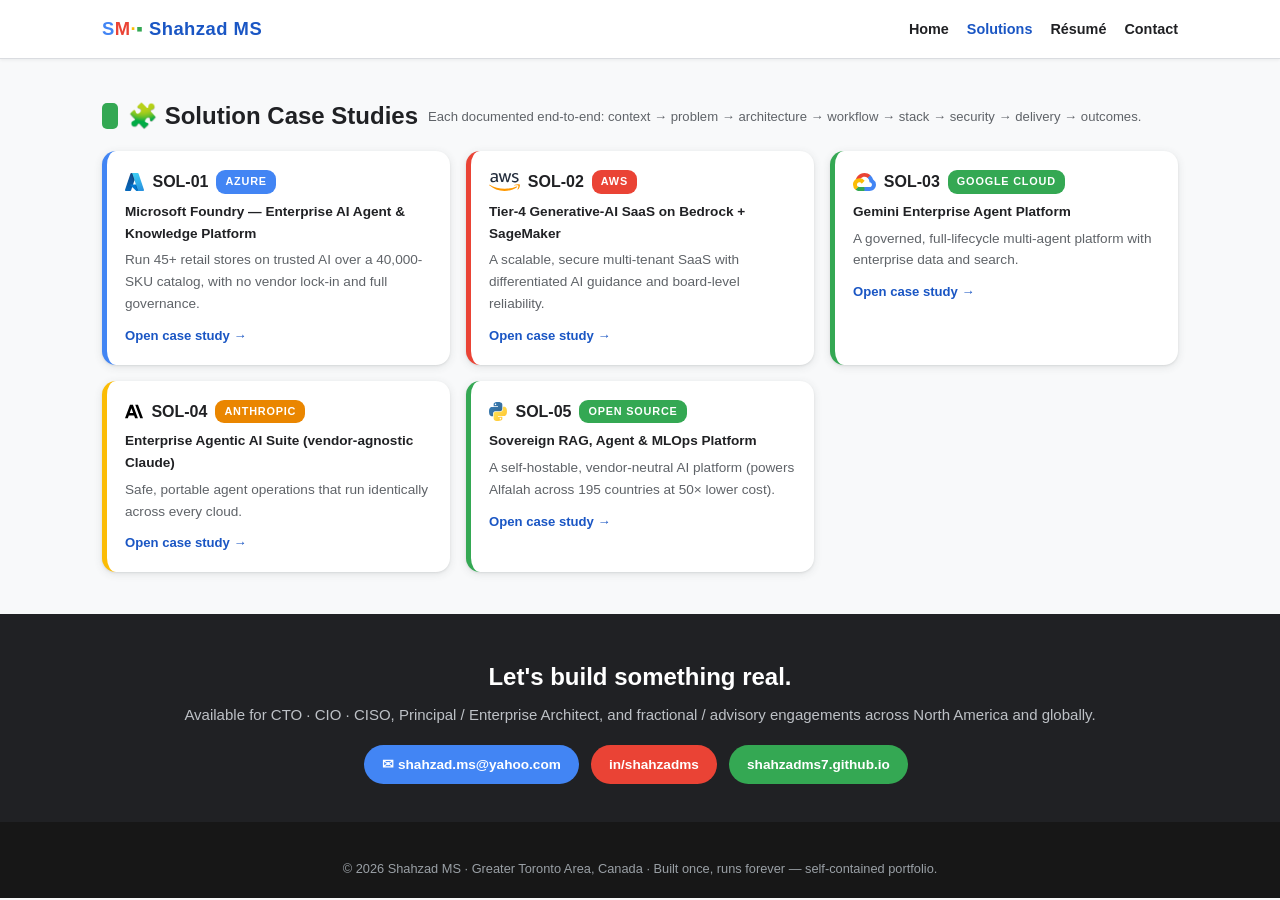
==== solutions/index.html @ 261e97eb "Publish portfolio site" ====
<!DOCTYPE html><html lang="en"><head><meta charset="UTF-8">
<meta name="viewport" content="width=device-width,initial-scale=1.0">
<title>Solutions — Shahzad MS</title>
<link rel="stylesheet" href="../assets/css/style.css">
<script src="../assets/js/mermaid.min.js"></script>
</head><body>
<nav class="top"><div class="in">
<a class="logo" href="../index.html"><span>S</span><span>M</span><span>·</span><span>▪</span> Shahzad MS</a>
<div class="links"><a href="../index.html">Home</a><a href="../solutions/index.html" style="color:#1a56c4">Solutions</a><a href="../resume.html">Résumé</a><a href="mailto:shahzad.ms@yahoo.com">Contact</a></div>
</div></nav><div class="wrap"><section><h2 class="sec g">🧩 Solution Case Studies<small>Each documented end-to-end: context → problem → architecture → workflow → stack → security → delivery → outcomes.</small></h2>
  <div class="grid"><div class="card c0"><h4><img class="ico" src="../assets/icons/azure.svg" alt=""> SOL-01 <span class="badge b0">Azure</span></h4>
  <p><b>Microsoft Foundry — Enterprise AI Agent & Knowledge Platform</b></p><p style="color:#5f6368;margin-top:5px">Run 45+ retail stores on trusted AI over a 40,000-SKU catalog, with no vendor lock-in and full governance.</p>
  <a class="go" href="sol-01-azure-foundry.html">Open case study →</a></div><div class="card c1"><h4><img class="ico" src="../assets/icons/aws.svg" alt=""> SOL-02 <span class="badge b1">AWS</span></h4>
  <p><b>Tier-4 Generative-AI SaaS on Bedrock + SageMaker</b></p><p style="color:#5f6368;margin-top:5px">A scalable, secure multi-tenant SaaS with differentiated AI guidance and board-level reliability.</p>
  <a class="go" href="sol-02-aws-bedrock.html">Open case study →</a></div><div class="card c3"><h4><img class="ico" src="../assets/icons/gcp.svg" alt=""> SOL-03 <span class="badge b3">Google Cloud</span></h4>
  <p><b>Gemini Enterprise Agent Platform</b></p><p style="color:#5f6368;margin-top:5px">A governed, full-lifecycle multi-agent platform with enterprise data and search.</p>
  <a class="go" href="sol-03-gcp-gemini.html">Open case study →</a></div><div class="card c2"><h4><img class="ico" src="../assets/icons/anthropic.svg" alt=""> SOL-04 <span class="badge b2">Anthropic</span></h4>
  <p><b>Enterprise Agentic AI Suite (vendor-agnostic Claude)</b></p><p style="color:#5f6368;margin-top:5px">Safe, portable agent operations that run identically across every cloud.</p>
  <a class="go" href="sol-04-anthropic-claude.html">Open case study →</a></div><div class="card c3"><h4><img class="ico" src="../assets/icons/python.svg" alt=""> SOL-05 <span class="badge b3">Open Source</span></h4>
  <p><b>Sovereign RAG, Agent & MLOps Platform</b></p><p style="color:#5f6368;margin-top:5px">A self-hostable, vendor-neutral AI platform (powers Alfalah across 195 countries at 50× lower cost).</p>
  <a class="go" href="sol-05-opensource-rag.html">Open case study →</a></div></div></section></div><div class="cta"><div class="bar4"><i></i><i></i><i></i><i></i></div><div class="wrap">
 <h2>Let's build something real.</h2>
 <p>Available for CTO · CIO · CISO, Principal / Enterprise Architect, and fractional / advisory engagements across North America and globally.</p>
 <p style="margin-top:14px"><a class="btn" href="mailto:shahzad.ms@yahoo.com">✉ shahzad.ms@yahoo.com</a>
 <a class="btn r" href="https://linkedin.com/in/shahzadms" target="_blank">in/shahzadms</a>
 <a class="btn g" href="https://shahzadms7.github.io/" target="_blank">shahzadms7.github.io</a></p></div></div>
 <footer><div class="bar4"><i></i><i></i><i></i><i></i></div>© 2026 Shahzad MS · Greater Toronto Area, Canada · Built once, runs forever — self-contained portfolio.</footer>
 <script>mermaid.initialize({startOnLoad:true,theme:'base',themeVariables:{
 primaryColor:'#e8f0fe',primaryTextColor:'#202124',primaryBorderColor:'#4285F4',lineColor:'#5f6368',
 secondaryColor:'#feefc3',tertiaryColor:'#ceead6',fontFamily:'Google Sans,Roboto,sans-serif',fontSize:'13px'}});</script>
 </body></html>
---- assets/css/style.css ----
/* Shahzad MS — Portfolio · Google 4-color design system · self-contained */
:root{
  --blue:#4285F4; --blue-d:#1a56c4; --blue-l:#d2e3fc;
  --red:#EA4335;  --red-d:#b31412;  --red-l:#fad2cf;
  --yellow:#FBBC05; --yellow-d:#ea8600; --yellow-l:#feefc3;
  --green:#34A853; --green-d:#0d652d; --green-l:#ceead6;
  --ink:#202124; --mut:#5f6368; --line:#dadce0; --bg:#ffffff; --bg2:#f8f9fa; --dark:#202124;
  --shadow:0 1px 2px rgba(60,64,67,.1),0 2px 8px rgba(60,64,67,.12);
  --radius:14px;
}
*{box-sizing:border-box;margin:0;padding:0}
html{scroll-behavior:smooth}
body{font-family:"Google Sans",-apple-system,BlinkMacSystemFont,"Segoe UI",Roboto,Arial,sans-serif;color:var(--ink);background:var(--bg2);line-height:1.6;font-size:15px}
a{color:var(--blue-d);text-decoration:none}a:hover{text-decoration:underline}
.wrap{max-width:1120px;margin:0 auto;padding:0 22px}
img.ico{height:1.15em;width:auto;vertical-align:-.18em}
img.ico-lg{height:34px;width:auto;vertical-align:middle}

/* nav */
nav.top{position:sticky;top:0;z-index:50;background:#fff;border-bottom:1px solid var(--line);box-shadow:0 1px 3px rgba(60,64,67,.08)}
nav.top .in{display:flex;align-items:center;justify-content:space-between;height:58px;max-width:1120px;margin:0 auto;padding:0 22px}
nav.top .logo{font-weight:800;font-size:1.15rem;letter-spacing:.5px}
nav.top .logo span:nth-child(1){color:var(--blue)}nav.top .logo span:nth-child(2){color:var(--red)}
nav.top .logo span:nth-child(3){color:var(--yellow)}nav.top .logo span:nth-child(4){color:var(--green)}
nav.top .links a{color:var(--ink);font-size:.9rem;font-weight:600;margin-left:18px}
nav.top .links a:hover{color:var(--blue-d);text-decoration:none}
@media(max-width:640px){nav.top .links a{margin-left:11px;font-size:.8rem}}

/* hero */
.hero{background:var(--dark);color:#fff;position:relative;overflow:hidden}
.hero .bar4{height:6px;display:flex}.hero .bar4 i{flex:1}
.bar4 i:nth-child(1){background:var(--blue)}.bar4 i:nth-child(2){background:var(--red)}
.bar4 i:nth-child(3){background:var(--yellow)}.bar4 i:nth-child(4){background:var(--green)}
.hero .in{padding:46px 0 42px}
.hero h1{font-size:2.6rem;font-weight:800;letter-spacing:.5px}
.hero .roles{color:#8ab4f8;font-weight:700;margin-top:8px;font-size:1.05rem}
.hero .stack{color:#bdc1c6;margin-top:6px;font-size:.95rem}
.hero .pills{margin-top:18px}
.hero .pills a,.hero .pills span{display:inline-block;border:1px solid #5f6368;color:#e8eaed;border-radius:20px;padding:6px 13px;margin:5px 7px 0 0;font-size:.85rem}
.hero .pills a:hover{border-color:#8ab4f8;text-decoration:none}

/* metrics */
.metrics{display:grid;grid-template-columns:repeat(auto-fit,minmax(155px,1fr));gap:14px;margin-top:-32px}
.metric{background:#fff;border-radius:var(--radius);box-shadow:var(--shadow);padding:16px;text-align:center;border-top:4px solid}
.metric b{display:block;font-size:1.55rem;font-weight:800;color:var(--ink)}
.metric span{font-size:.76rem;color:var(--mut)}
.metric.c0{border-color:var(--blue)}.metric.c1{border-color:var(--red)}
.metric.c2{border-color:var(--yellow)}.metric.c3{border-color:var(--green)}

/* sections */
section{padding:38px 0 6px}
h2.sec{font-size:1.5rem;font-weight:800;color:var(--ink);display:flex;align-items:center;gap:10px}
h2.sec::before{content:"";width:16px;height:26px;border-radius:5px;background:var(--blue)}
h2.sec.r::before{background:var(--red)}h2.sec.y::before{background:var(--yellow)}h2.sec.g::before{background:var(--green)}
h2.sec small{font-weight:500;font-size:.82rem;color:var(--mut);display:block}
.lead{color:var(--mut);margin:12px 0 8px;max-width:860px}

/* cards */
.grid{display:grid;grid-template-columns:repeat(auto-fit,minmax(290px,1fr));gap:16px;margin-top:16px}
.card{background:#fff;border-radius:var(--radius);box-shadow:var(--shadow);padding:18px;border-left:5px solid var(--blue)}
.card.c0{border-color:var(--blue)}.card.c1{border-color:var(--red)}.card.c2{border-color:var(--yellow)}.card.c3{border-color:var(--green)}
.card h4{font-size:1rem;margin-bottom:6px;display:flex;align-items:center;gap:8px}
.card p{font-size:.85rem;color:var(--ink)}
.card .go{display:inline-block;margin-top:10px;font-size:.82rem;font-weight:700;color:var(--blue-d)}

/* solution card (landing) */
.sol{background:#fff;border-radius:var(--radius);box-shadow:var(--shadow);padding:22px;margin:16px 0;border-top:5px solid var(--blue)}
.sol.c0{border-color:var(--blue)}.sol.c1{border-color:var(--red)}.sol.c2{border-color:var(--yellow)}.sol.c3{border-color:var(--green)}
.sol .num{font-size:.72rem;font-weight:800;letter-spacing:1.5px;color:var(--mut)}
.sol h3{font-size:1.25rem;margin:2px 0;display:flex;align-items:center;gap:10px}
.badge{font-size:.68rem;font-weight:800;letter-spacing:.8px;color:#fff;padding:3px 9px;border-radius:9px;text-transform:uppercase}
.b0{background:var(--blue)}.b1{background:var(--red)}.b2{background:var(--yellow-d)}.b3{background:var(--green)}
.need{margin:10px 0;color:var(--ink)}.need b{color:var(--ink)}
.chips{margin:10px 0 2px}
.chip{display:inline-flex;align-items:center;gap:5px;background:var(--bg2);border:1px solid var(--line);color:var(--ink);font-size:.74rem;padding:4px 9px;border-radius:9px;margin:3px 4px 0 0}
.out{margin-top:10px;font-size:.88rem;color:var(--green-d);background:var(--green-l);border-radius:9px;padding:9px 13px}
.phase{display:inline-block;font-size:.72rem;color:var(--mut);border:1px dashed var(--blue);border-radius:8px;padding:2px 9px;margin-top:9px}

/* diagram */
.diagram{background:#fff;border:1px solid var(--line);border-radius:10px;padding:14px;overflow-x:auto;margin:12px 0}
.diagram .cap{font-size:.78rem;font-weight:700;color:var(--mut);margin-bottom:6px}

/* solution detail page */
.doc h1{font-size:2rem;font-weight:800;margin-top:6px;display:flex;align-items:center;gap:12px}
.doc .sub{color:var(--mut);margin:4px 0 16px}
.docsec{background:#fff;border-radius:var(--radius);box-shadow:var(--shadow);padding:20px;margin:16px 0}
.docsec h3{font-size:1.12rem;color:var(--ink);margin-bottom:8px;display:flex;align-items:center;gap:8px;border-bottom:2px solid var(--bg2);padding-bottom:6px}
.docsec ul{margin:6px 0 0 20px}.docsec li{margin:3px 0;font-size:.9rem}
.kv{display:grid;grid-template-columns:150px 1fr;gap:6px 14px;font-size:.88rem}
.kv b{color:var(--mut);font-weight:700}
.phasebar{display:grid;grid-template-columns:repeat(auto-fit,minmax(150px,1fr));gap:10px;margin-top:8px}
.phasebox{border-radius:10px;padding:12px;font-size:.83rem}
.phasebox b{display:block;font-size:.72rem;letter-spacing:1px;text-transform:uppercase;margin-bottom:4px}
.pb0{background:var(--blue-l)}.pb1{background:var(--yellow-l)}.pb2{background:var(--green-l)}

/* timeline */
.tl{border-left:3px solid var(--line);margin-left:6px;padding-left:20px;margin-top:14px}
.tl .job{margin-bottom:16px;position:relative}
.tl .job::before{content:"";position:absolute;left:-27px;top:5px;width:12px;height:12px;border-radius:50%;background:var(--blue)}
.tl .job:nth-child(4n+2)::before{background:var(--red)}.tl .job:nth-child(4n+3)::before{background:var(--yellow)}.tl .job:nth-child(4n)::before{background:var(--green)}
.tl h4{font-size:1.02rem;color:var(--ink)}.tl .meta{font-size:.8rem;color:var(--mut);font-weight:600}
.tl p{font-size:.88rem;margin-top:3px}

/* resume page */
.resume{background:#fff;border-radius:var(--radius);box-shadow:var(--shadow);padding:30px;margin-top:16px}
.resume h1{font-size:1.9rem;color:var(--ink)}
.resume h2{font-size:1.15rem;color:var(--blue-d);border-bottom:2px solid var(--blue-l);padding-bottom:4px;margin:18px 0 8px}
.resume h3{font-size:1rem;color:var(--ink);margin-top:12px}
.resume p{font-size:.88rem;margin:5px 0}.resume ul{margin:6px 0 6px 22px}.resume li{font-size:.86rem;margin:3px 0}
.resume strong{color:var(--ink)}
.dl{margin:14px 0}
.btn{display:inline-block;background:var(--blue);color:#fff!important;padding:9px 18px;border-radius:22px;font-weight:700;font-size:.85rem;margin:4px 8px 0 0}
.btn:hover{background:var(--blue-d);text-decoration:none}
.btn.r{background:var(--red)}.btn.r:hover{background:var(--red-d)}
.btn.g{background:var(--green)}.btn.g:hover{background:var(--green-d)}

/* cta + footer */
.cta{background:var(--dark);color:#fff;text-align:center;padding:38px 0;margin-top:36px}
.cta .bar4{height:6px;display:flex}.cta h2{color:#fff;font-size:1.5rem}
.cta p{color:#bdc1c6;margin-top:6px}
footer{background:#171717;color:#9aa0a6;text-align:center;font-size:.8rem;padding:18px}
footer .bar4{height:5px;display:flex;margin-bottom:14px}
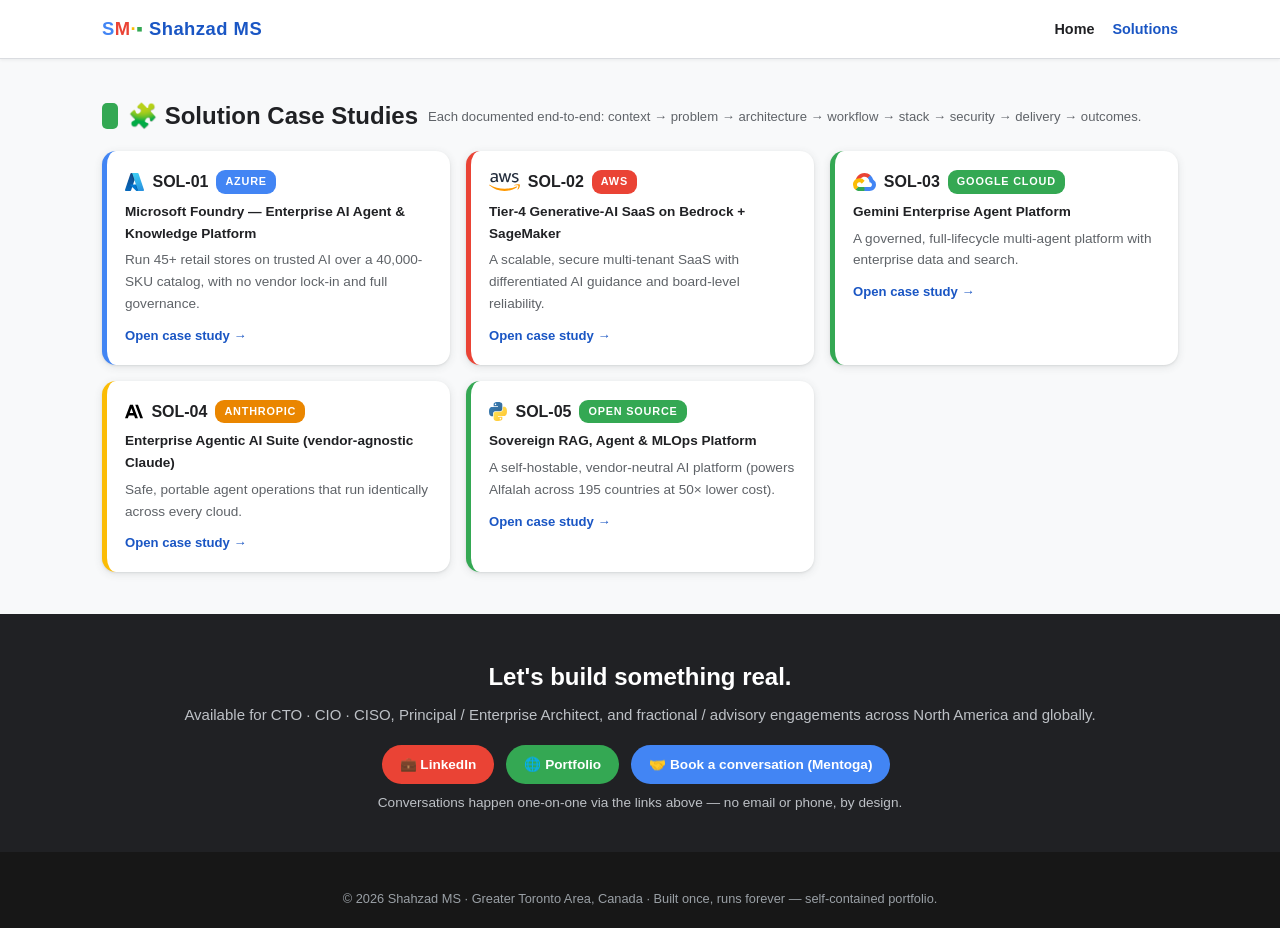
==== commit 210d9010: "Actually apply the resume/email removal to index.html and solutions pages (previous commit silently " ====
--- a/solutions/index.html
+++ b/solutions/index.html
@@ -6,7 +6,7 @@
 </head><body>
 <nav class="top"><div class="in">
 <a class="logo" href="../index.html"><span>S</span><span>M</span><span>·</span><span>▪</span> Shahzad MS</a>
-<div class="links"><a href="../index.html">Home</a><a href="../solutions/index.html" style="color:#1a56c4">Solutions</a><a href="../resume.html">Résumé</a><a href="mailto:shahzad.ms@yahoo.com">Contact</a></div>
+<div class="links"><a href="../index.html">Home</a><a href="../solutions/index.html" style="color:#1a56c4">Solutions</a></div>
 </div></nav><div class="wrap"><section><h2 class="sec g">🧩 Solution Case Studies<small>Each documented end-to-end: context → problem → architecture → workflow → stack → security → delivery → outcomes.</small></h2>
   <div class="grid"><div class="card c0"><h4><img class="ico" src="../assets/icons/azure.svg" alt=""> SOL-01 <span class="badge b0">Azure</span></h4>
   <p><b>Microsoft Foundry — Enterprise AI Agent & Knowledge Platform</b></p><p style="color:#5f6368;margin-top:5px">Run 45+ retail stores on trusted AI over a 40,000-SKU catalog, with no vendor lock-in and full governance.</p>
@@ -21,9 +21,10 @@
   <a class="go" href="sol-05-opensource-rag.html">Open case study →</a></div></div></section></div><div class="cta"><div class="bar4"><i></i><i></i><i></i><i></i></div><div class="wrap">
  <h2>Let's build something real.</h2>
  <p>Available for CTO · CIO · CISO, Principal / Enterprise Architect, and fractional / advisory engagements across North America and globally.</p>
- <p style="margin-top:14px"><a class="btn" href="mailto:shahzad.ms@yahoo.com">✉ shahzad.ms@yahoo.com</a>
- <a class="btn r" href="https://linkedin.com/in/shahzadms" target="_blank">in/shahzadms</a>
- <a class="btn g" href="https://shahzadms7.github.io/" target="_blank">shahzadms7.github.io</a></p></div></div>
+ <p style="margin-top:14px"><a class="btn r" href="https://www.linkedin.com/in/shahzadms/" target="_blank">💼 LinkedIn</a>
+ <a class="btn g" href="https://shahzadms7.github.io/" target="_blank">🌐 Portfolio</a>
+ <a class="btn" href="https://mentoga.com/shahzadms" target="_blank">🤝 Book a conversation (Mentoga)</a></p>
+ <p style="margin-top:8px;color:#bdc1c6;font-size:.85rem">Conversations happen one-on-one via the links above — no email or phone, by design.</p></div></div>
  <footer><div class="bar4"><i></i><i></i><i></i><i></i></div>© 2026 Shahzad MS · Greater Toronto Area, Canada · Built once, runs forever — self-contained portfolio.</footer>
  <script>mermaid.initialize({startOnLoad:true,theme:'base',themeVariables:{
  primaryColor:'#e8f0fe',primaryTextColor:'#202124',primaryBorderColor:'#4285F4',lineColor:'#5f6368',
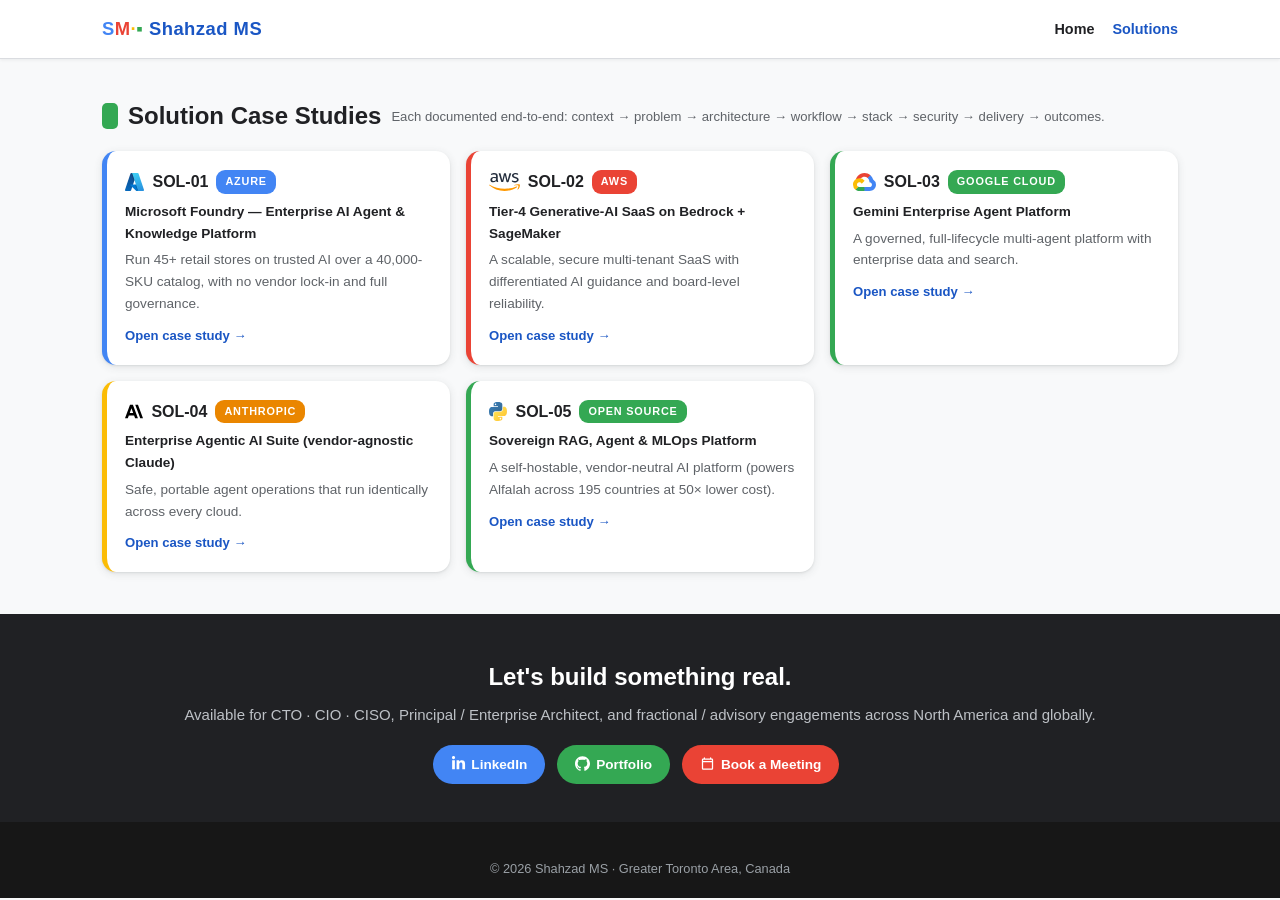
==== commit ea2f66ec: "Fix scroll-snap white-space bug, sync solutions pages with privacy/icon cleanup - Remove forced 100v" ====
--- a/solutions/index.html
+++ b/solutions/index.html
@@ -7,7 +7,7 @@
 <nav class="top"><div class="in">
 <a class="logo" href="../index.html"><span>S</span><span>M</span><span>·</span><span>▪</span> Shahzad MS</a>
 <div class="links"><a href="../index.html">Home</a><a href="../solutions/index.html" style="color:#1a56c4">Solutions</a></div>
-</div></nav><div class="wrap"><section><h2 class="sec g">🧩 Solution Case Studies<small>Each documented end-to-end: context → problem → architecture → workflow → stack → security → delivery → outcomes.</small></h2>
+</div></nav><div class="wrap"><section><h2 class="sec g">Solution Case Studies<small>Each documented end-to-end: context → problem → architecture → workflow → stack → security → delivery → outcomes.</small></h2>
   <div class="grid"><div class="card c0"><h4><img class="ico" src="../assets/icons/azure.svg" alt=""> SOL-01 <span class="badge b0">Azure</span></h4>
   <p><b>Microsoft Foundry — Enterprise AI Agent & Knowledge Platform</b></p><p style="color:#5f6368;margin-top:5px">Run 45+ retail stores on trusted AI over a 40,000-SKU catalog, with no vendor lock-in and full governance.</p>
   <a class="go" href="sol-01-azure-foundry.html">Open case study →</a></div><div class="card c1"><h4><img class="ico" src="../assets/icons/aws.svg" alt=""> SOL-02 <span class="badge b1">AWS</span></h4>
@@ -21,11 +21,10 @@
   <a class="go" href="sol-05-opensource-rag.html">Open case study →</a></div></div></section></div><div class="cta"><div class="bar4"><i></i><i></i><i></i><i></i></div><div class="wrap">
  <h2>Let's build something real.</h2>
  <p>Available for CTO · CIO · CISO, Principal / Enterprise Architect, and fractional / advisory engagements across North America and globally.</p>
- <p style="margin-top:14px"><a class="btn r" href="https://www.linkedin.com/in/shahzadms/" target="_blank">💼 LinkedIn</a>
- <a class="btn g" href="https://shahzadms7.github.io/" target="_blank">🌐 Portfolio</a>
- <a class="btn" href="https://mentoga.com/shahzadms" target="_blank">🤝 Book a conversation (Mentoga)</a></p>
- <p style="margin-top:8px;color:#bdc1c6;font-size:.85rem">Conversations happen one-on-one via the links above — no email or phone, by design.</p></div></div>
- <footer><div class="bar4"><i></i><i></i><i></i><i></i></div>© 2026 Shahzad MS · Greater Toronto Area, Canada · Built once, runs forever — self-contained portfolio.</footer>
+ <p style="margin-top:14px"><a class="btn" href="https://www.linkedin.com/in/shahzadms/" target="_blank"><img class="ico" src="../assets/icons/linkedin.svg" alt="" style="filter:brightness(0) invert(1)"> LinkedIn</a>
+ <a class="btn g" href="https://shahzadms7.github.io/" target="_blank"><img class="ico" src="../assets/icons/github2.svg" alt="" style="filter:brightness(0) invert(1)"> Portfolio</a>
+ <a class="btn r" href="https://mentoga.com/shahzadms" target="_blank"><img class="ico" src="../assets/icons/calendar.svg" alt="" style="filter:brightness(0) invert(1)"> Book a Meeting</a></p></div></div>
+ <footer><div class="bar4"><i></i><i></i><i></i><i></i></div>© 2026 Shahzad MS · Greater Toronto Area, Canada</footer>
  <script>mermaid.initialize({startOnLoad:true,theme:'base',themeVariables:{
  primaryColor:'#e8f0fe',primaryTextColor:'#202124',primaryBorderColor:'#4285F4',lineColor:'#5f6368',
  secondaryColor:'#feefc3',tertiaryColor:'#ceead6',fontFamily:'Google Sans,Roboto,sans-serif',fontSize:'13px'}});</script>
--- a/assets/css/style.css
+++ b/assets/css/style.css
@@ -15,6 +15,16 @@
 .wrap{max-width:1120px;margin:0 auto;padding:0 22px}
 img.ico{height:1.15em;width:auto;vertical-align:-.18em}
 img.ico-lg{height:34px;width:auto;vertical-align:middle}
+svg.icn{width:1.15em;height:1.15em;vertical-align:-.2em;fill:currentColor}
+svg.icn-lg{width:26px;height:26px;vertical-align:middle;fill:currentColor}
+.btn svg.icn,.btn img.ico{width:1.1em;height:1.1em;vertical-align:-.16em;margin-right:2px}
+
+/* one-page scroll-snap sectioning — snap to each section's natural height, never
+   stretch short sections (Education, Awards, etc.) to a near-empty full screen */
+@media(min-width:901px){
+ html{scroll-snap-type:y proximity}
+ section.snap{scroll-snap-align:start start;scroll-margin-top:58px}
+}
 
 /* nav */
 nav.top{position:sticky;top:0;z-index:50;background:#fff;border-bottom:1px solid var(--line);box-shadow:0 1px 3px rgba(60,64,67,.08)}
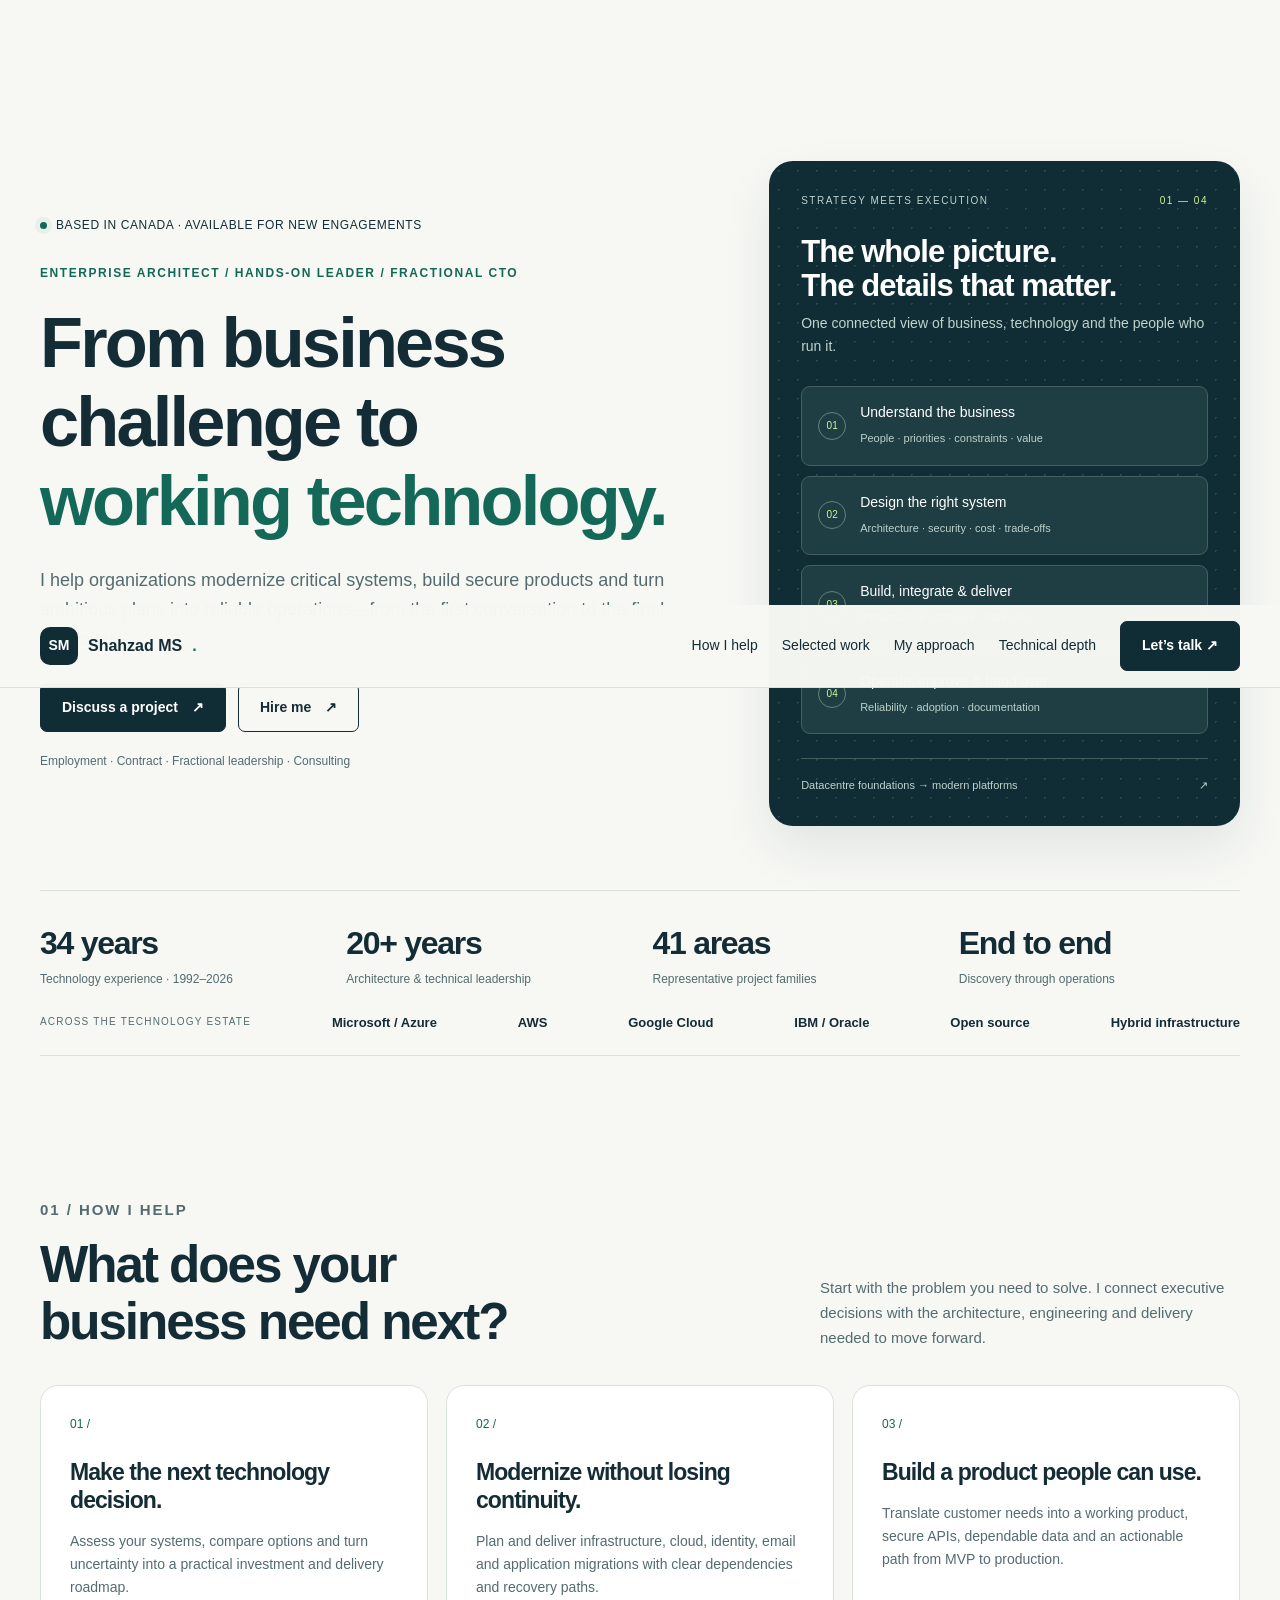
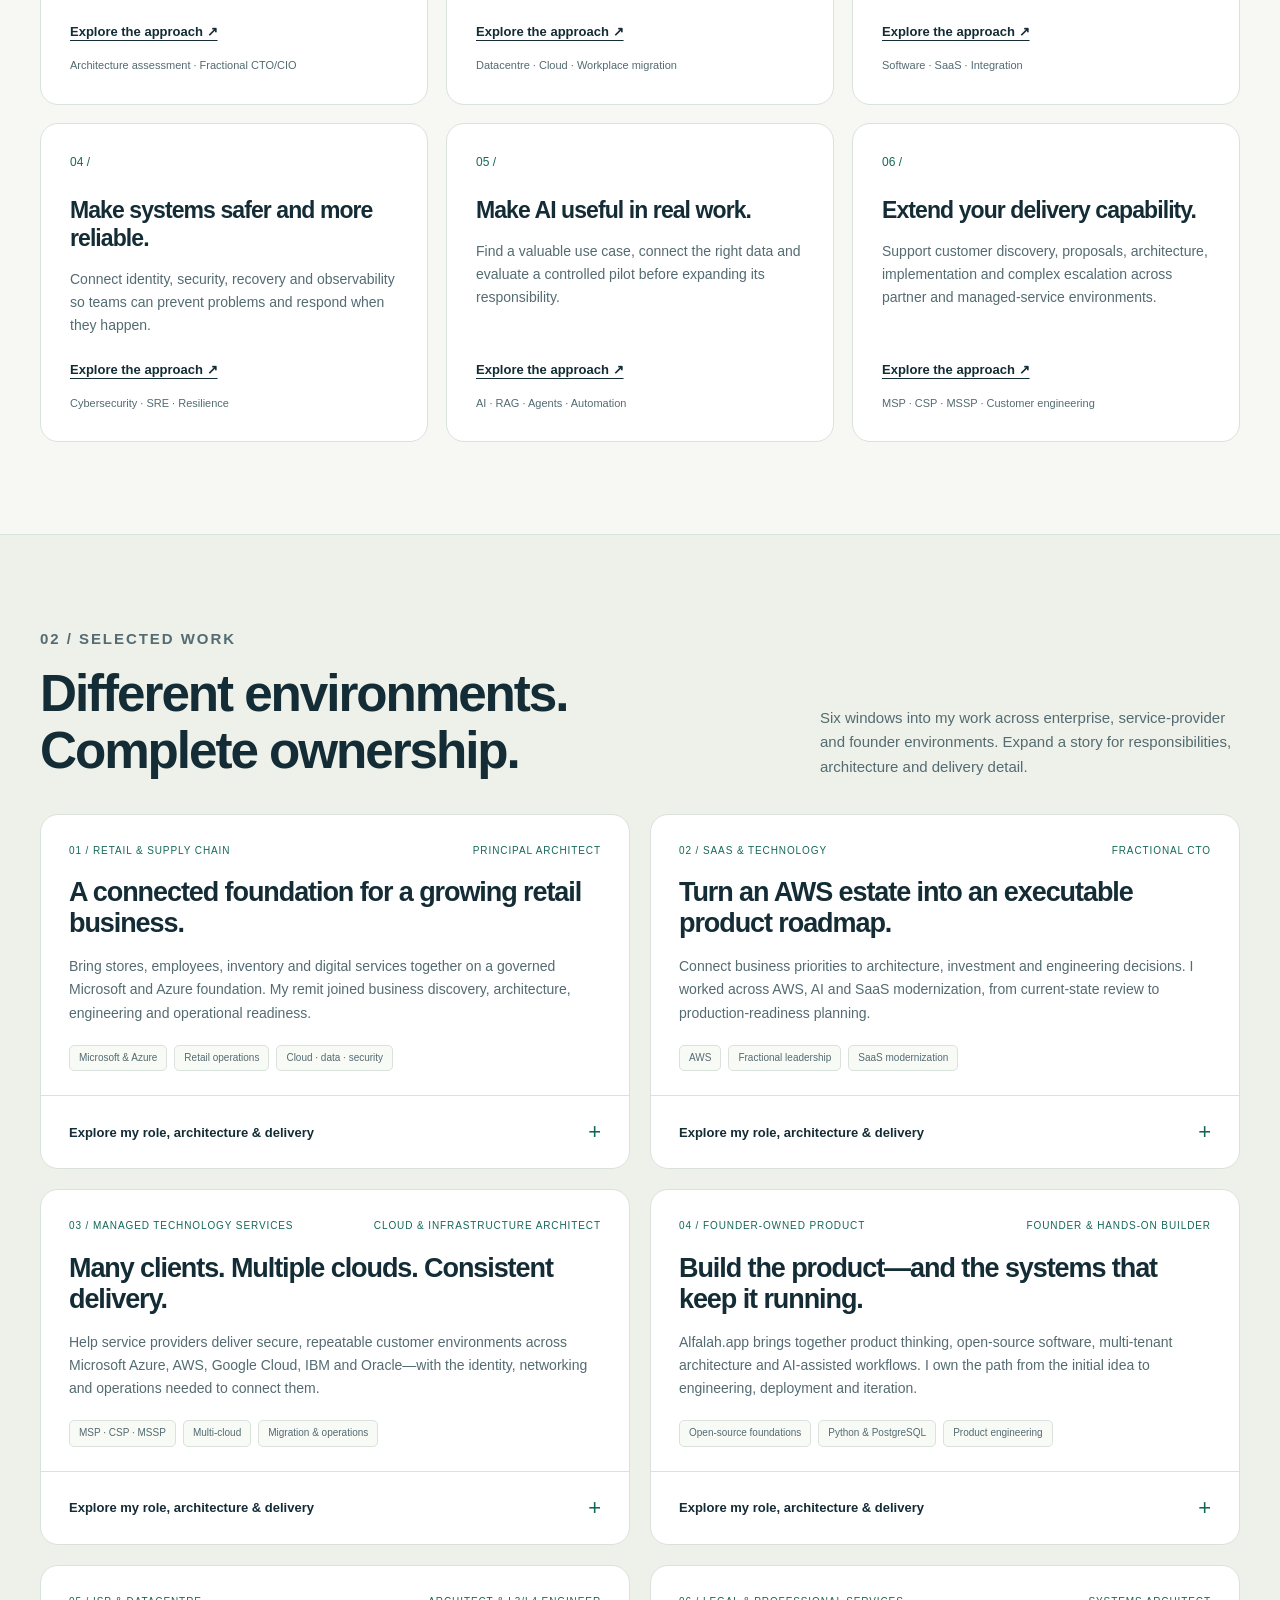
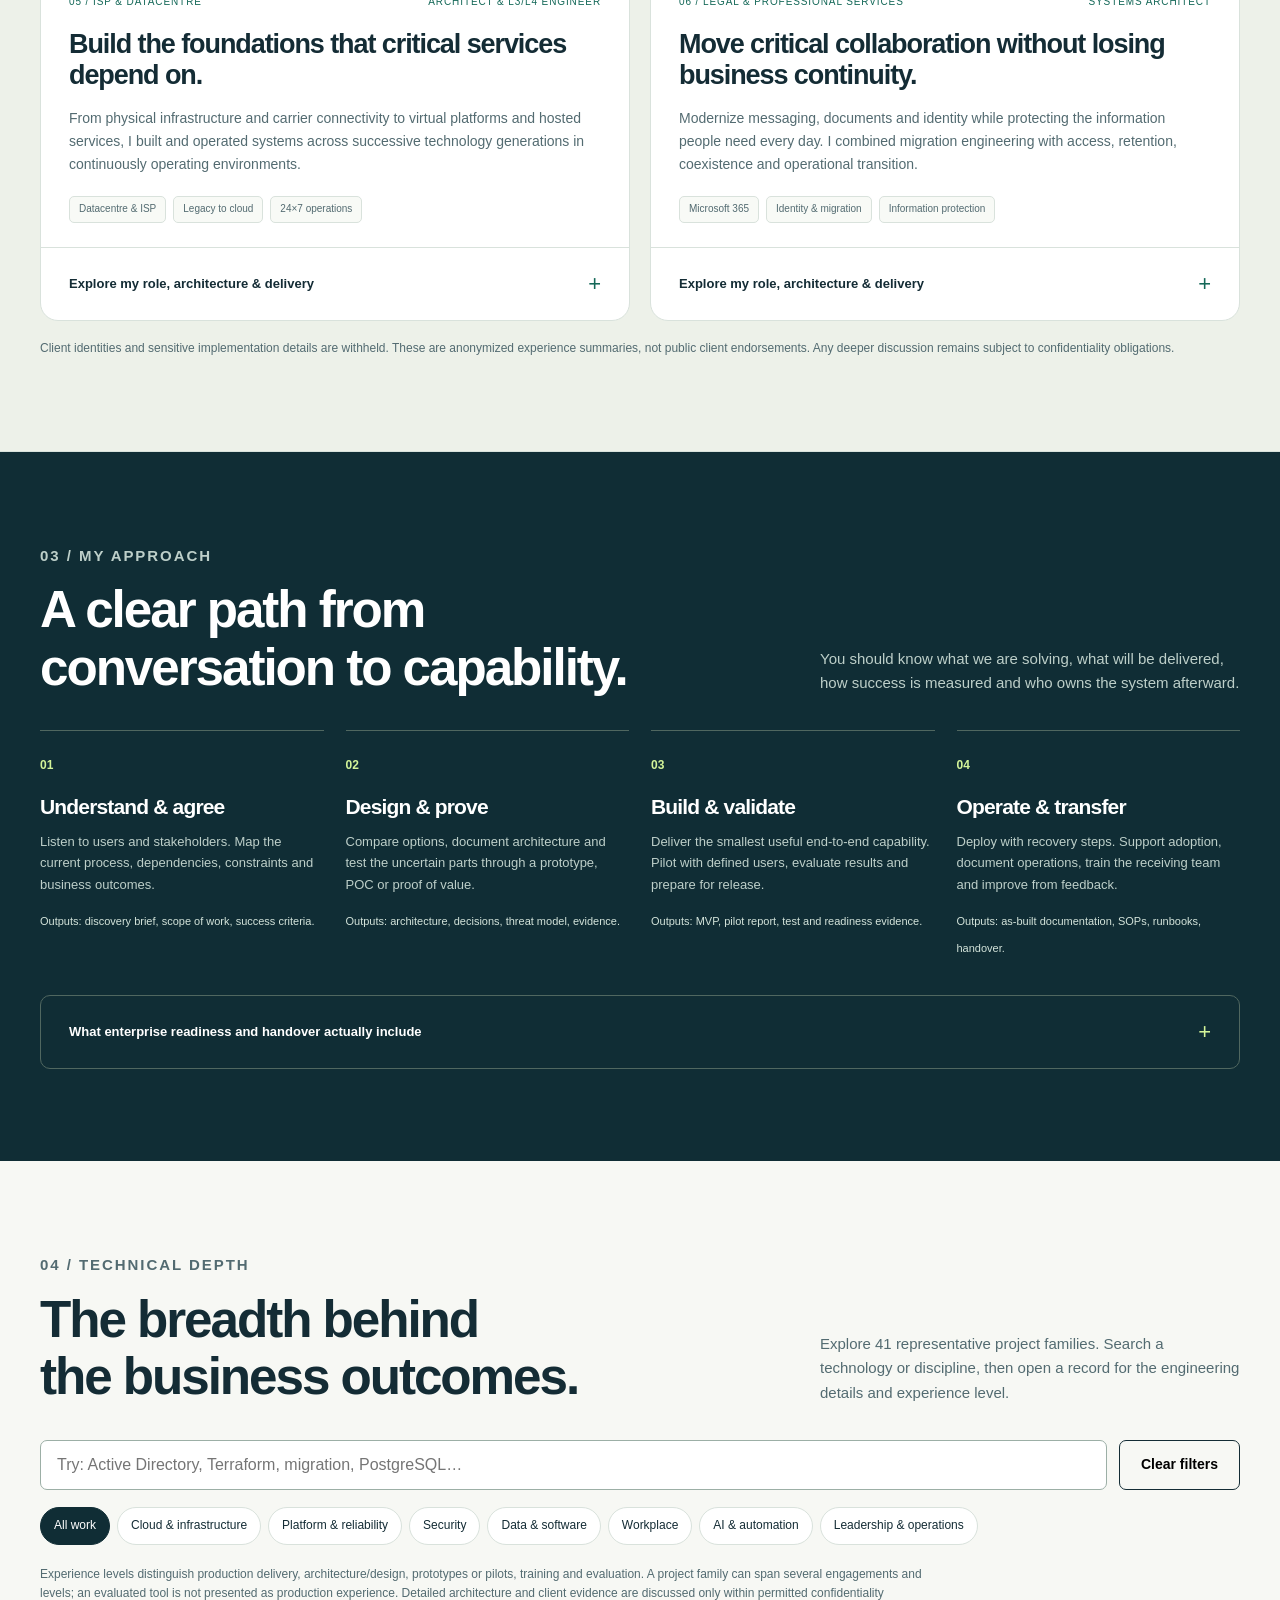
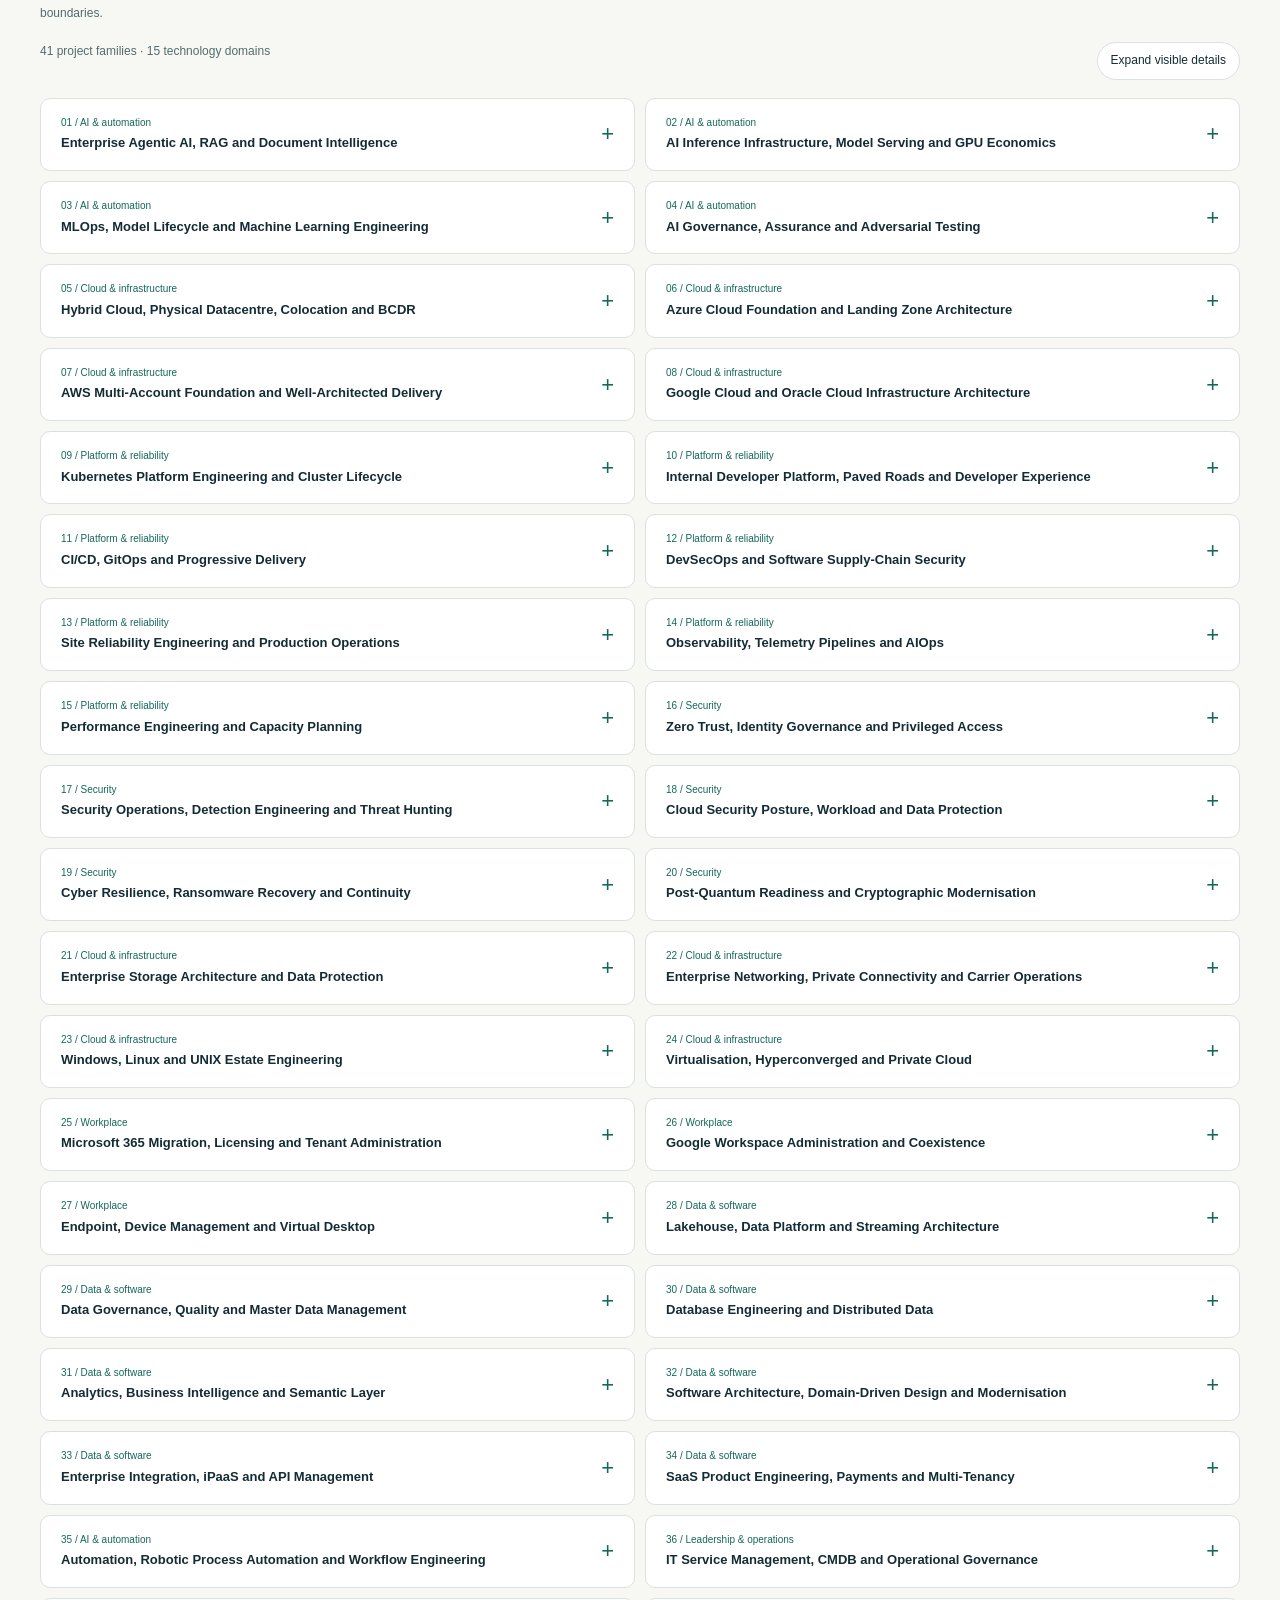
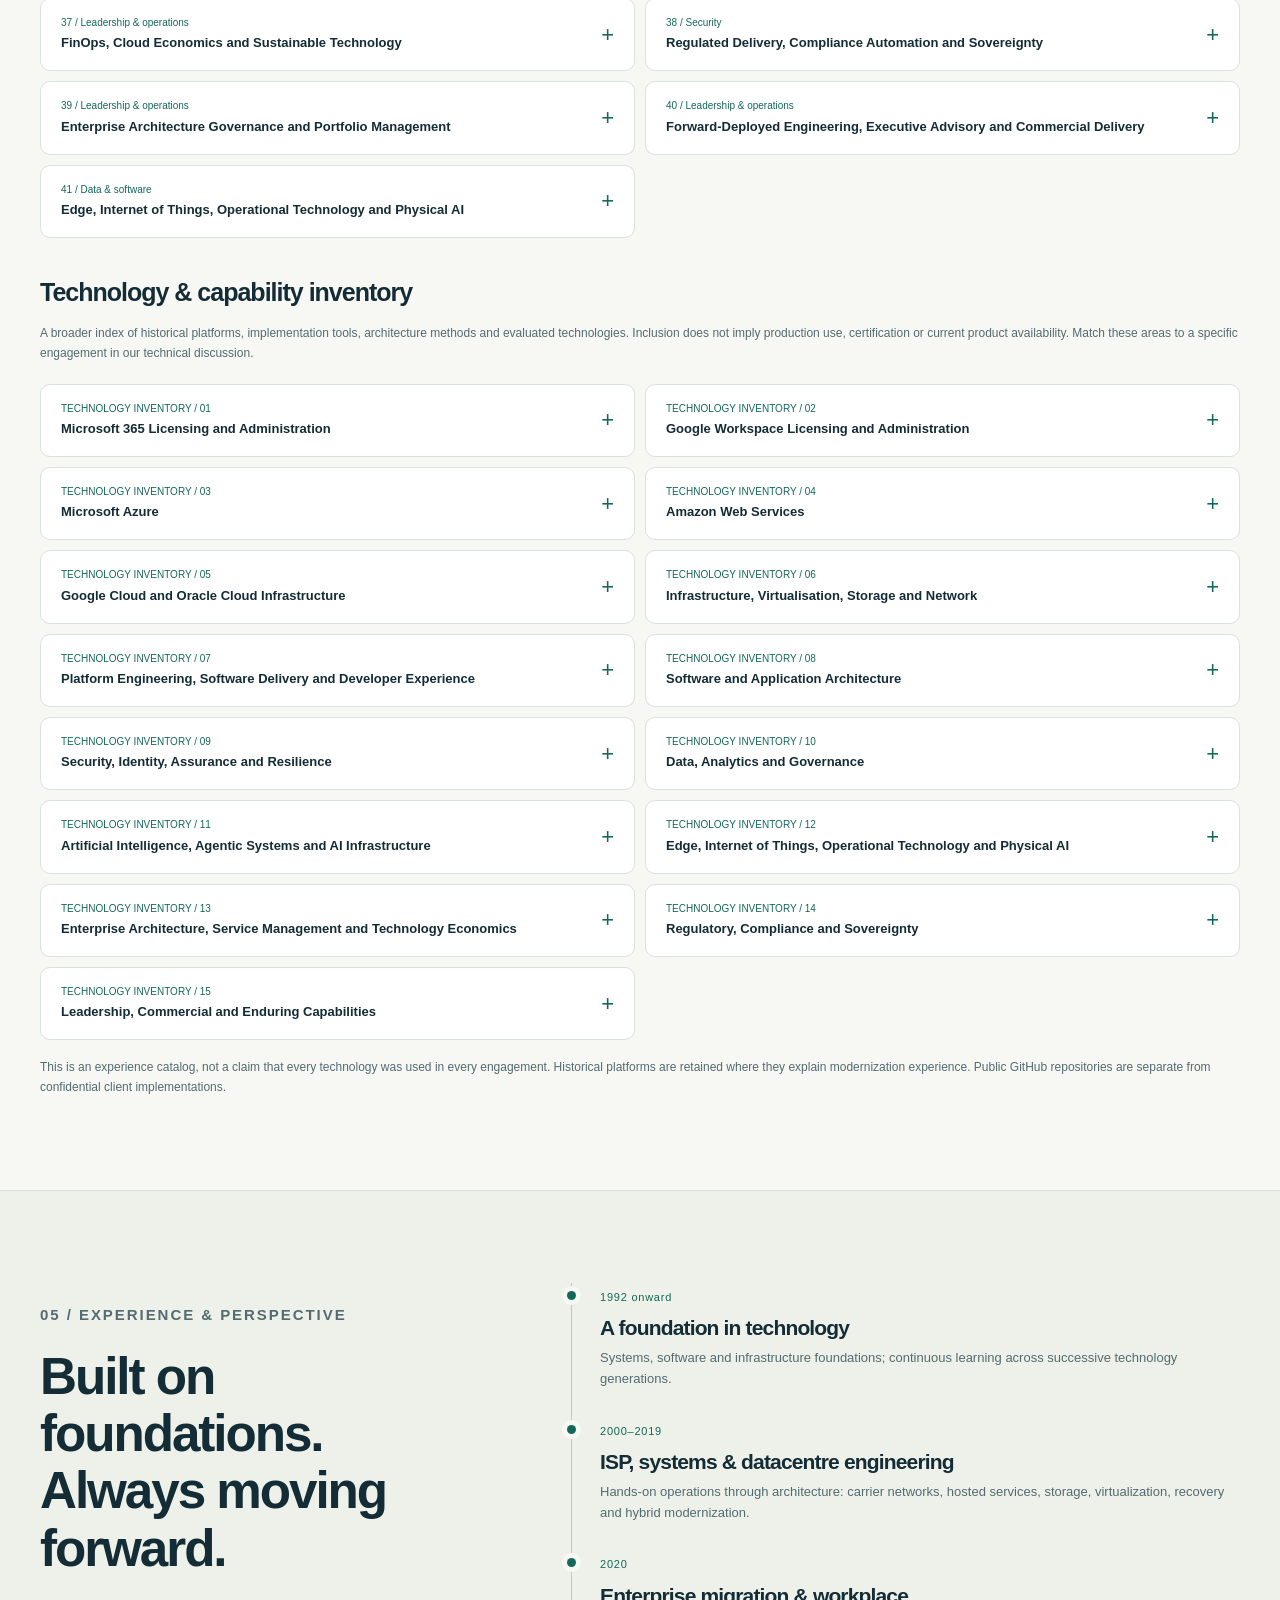
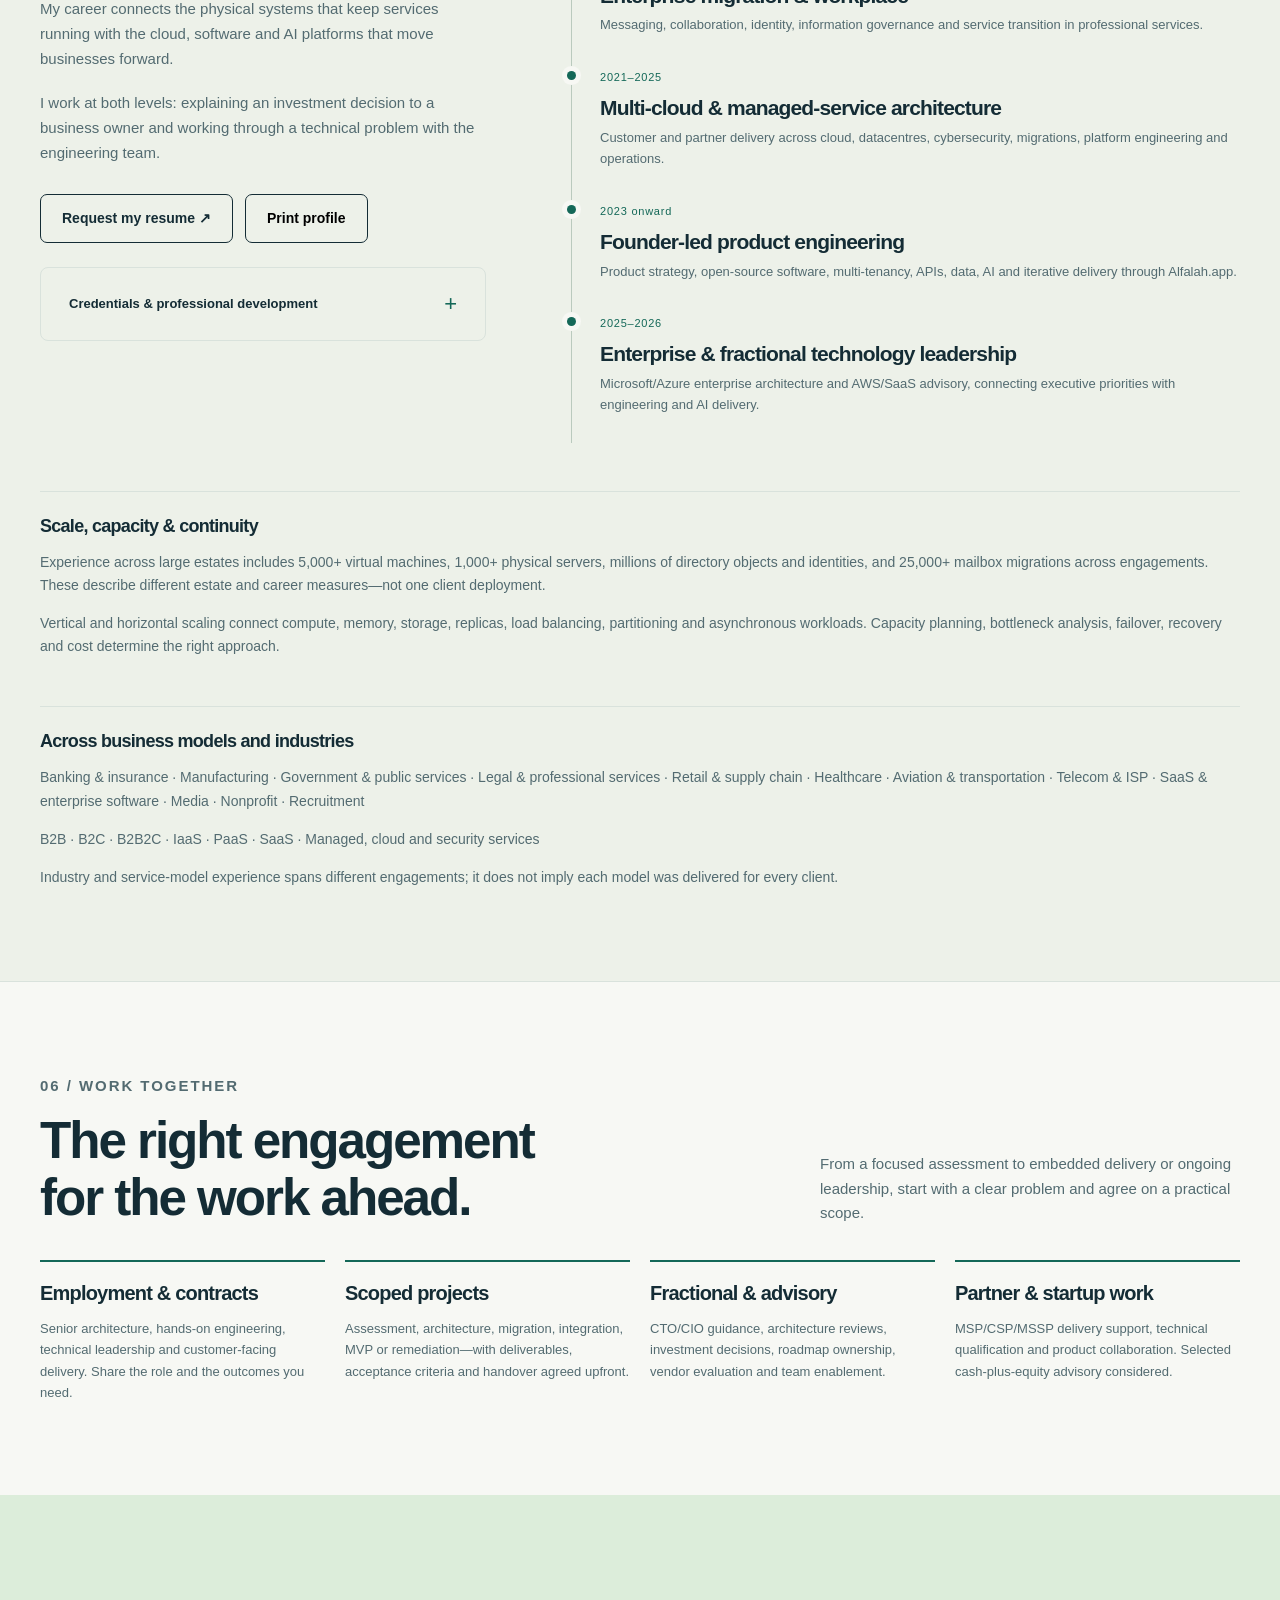
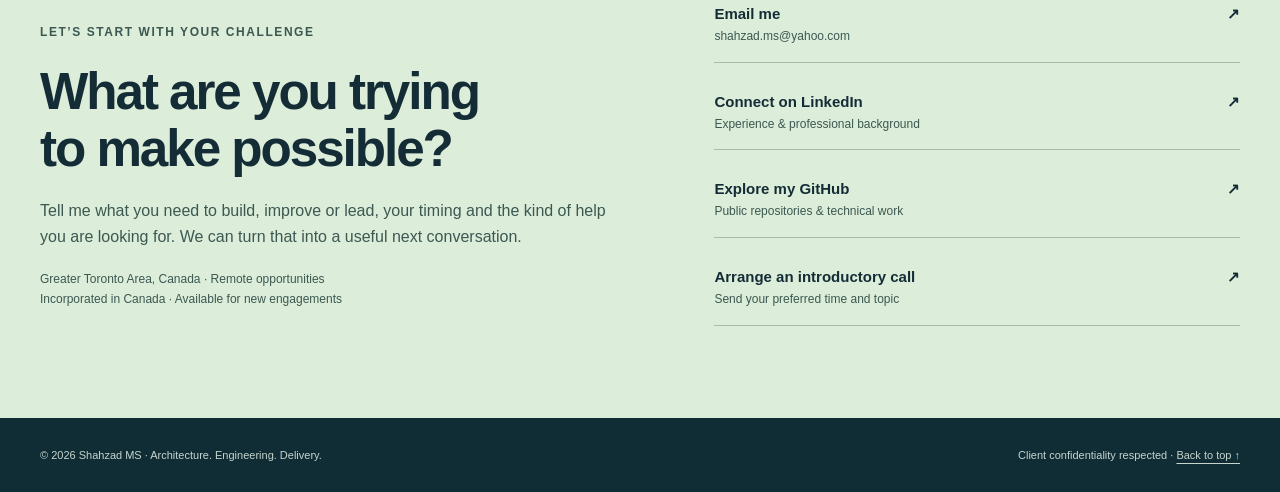
==== commit f539bbf7: "Build single-page portfolio with complete career coverage and anonymized engagement stories" ====
--- a/solutions/index.html
+++ b/solutions/index.html
@@ -1,31 +1 @@
-<!DOCTYPE html><html lang="en"><head><meta charset="UTF-8">
-<meta name="viewport" content="width=device-width,initial-scale=1.0">
-<title>Solutions — Shahzad MS</title>
-<link rel="stylesheet" href="../assets/css/style.css">
-<script src="../assets/js/mermaid.min.js"></script>
-</head><body>
-<nav class="top"><div class="in">
-<a class="logo" href="../index.html"><span>S</span><span>M</span><span>·</span><span>▪</span> Shahzad MS</a>
-<div class="links"><a href="../index.html">Home</a><a href="../solutions/index.html" style="color:#1a56c4">Solutions</a></div>
-</div></nav><div class="wrap"><section><h2 class="sec g">Solution Case Studies<small>Each documented end-to-end: context → problem → architecture → workflow → stack → security → delivery → outcomes.</small></h2>
-  <div class="grid"><div class="card c0"><h4><img class="ico" src="../assets/icons/azure.svg" alt=""> SOL-01 <span class="badge b0">Azure</span></h4>
-  <p><b>Microsoft Foundry — Enterprise AI Agent & Knowledge Platform</b></p><p style="color:#5f6368;margin-top:5px">Run 45+ retail stores on trusted AI over a 40,000-SKU catalog, with no vendor lock-in and full governance.</p>
-  <a class="go" href="sol-01-azure-foundry.html">Open case study →</a></div><div class="card c1"><h4><img class="ico" src="../assets/icons/aws.svg" alt=""> SOL-02 <span class="badge b1">AWS</span></h4>
-  <p><b>Tier-4 Generative-AI SaaS on Bedrock + SageMaker</b></p><p style="color:#5f6368;margin-top:5px">A scalable, secure multi-tenant SaaS with differentiated AI guidance and board-level reliability.</p>
-  <a class="go" href="sol-02-aws-bedrock.html">Open case study →</a></div><div class="card c3"><h4><img class="ico" src="../assets/icons/gcp.svg" alt=""> SOL-03 <span class="badge b3">Google Cloud</span></h4>
-  <p><b>Gemini Enterprise Agent Platform</b></p><p style="color:#5f6368;margin-top:5px">A governed, full-lifecycle multi-agent platform with enterprise data and search.</p>
-  <a class="go" href="sol-03-gcp-gemini.html">Open case study →</a></div><div class="card c2"><h4><img class="ico" src="../assets/icons/anthropic.svg" alt=""> SOL-04 <span class="badge b2">Anthropic</span></h4>
-  <p><b>Enterprise Agentic AI Suite (vendor-agnostic Claude)</b></p><p style="color:#5f6368;margin-top:5px">Safe, portable agent operations that run identically across every cloud.</p>
-  <a class="go" href="sol-04-anthropic-claude.html">Open case study →</a></div><div class="card c3"><h4><img class="ico" src="../assets/icons/python.svg" alt=""> SOL-05 <span class="badge b3">Open Source</span></h4>
-  <p><b>Sovereign RAG, Agent & MLOps Platform</b></p><p style="color:#5f6368;margin-top:5px">A self-hostable, vendor-neutral AI platform (powers Alfalah across 195 countries at 50× lower cost).</p>
-  <a class="go" href="sol-05-opensource-rag.html">Open case study →</a></div></div></section></div><div class="cta"><div class="bar4"><i></i><i></i><i></i><i></i></div><div class="wrap">
- <h2>Let's build something real.</h2>
- <p>Available for CTO · CIO · CISO, Principal / Enterprise Architect, and fractional / advisory engagements across North America and globally.</p>
- <p style="margin-top:14px"><a class="btn" href="https://www.linkedin.com/in/shahzadms/" target="_blank"><img class="ico" src="../assets/icons/linkedin.svg" alt="" style="filter:brightness(0) invert(1)"> LinkedIn</a>
- <a class="btn g" href="https://shahzadms7.github.io/" target="_blank"><img class="ico" src="../assets/icons/github2.svg" alt="" style="filter:brightness(0) invert(1)"> Portfolio</a>
- <a class="btn r" href="https://mentoga.com/shahzadms" target="_blank"><img class="ico" src="../assets/icons/calendar.svg" alt="" style="filter:brightness(0) invert(1)"> Book a Meeting</a></p></div></div>
- <footer><div class="bar4"><i></i><i></i><i></i><i></i></div>© 2026 Shahzad MS · Greater Toronto Area, Canada</footer>
- <script>mermaid.initialize({startOnLoad:true,theme:'base',themeVariables:{
- primaryColor:'#e8f0fe',primaryTextColor:'#202124',primaryBorderColor:'#4285F4',lineColor:'#5f6368',
- secondaryColor:'#feefc3',tertiaryColor:'#ceead6',fontFamily:'Google Sans,Roboto,sans-serif',fontSize:'13px'}});</script>
- </body></html>+<!doctype html><html lang="en"><head><meta charset="utf-8"><meta name="viewport" content="width=device-width,initial-scale=1"><meta http-equiv="refresh" content="0;url=../index.html#catalog"><link rel="canonical" href="https://shahzadms7.github.io/"><title>Shahzad MS — Portfolio updated</title></head><body><p>This case is now part of the complete portfolio. <a href="../index.html#catalog">View the updated portfolio</a>.</p></body></html>
